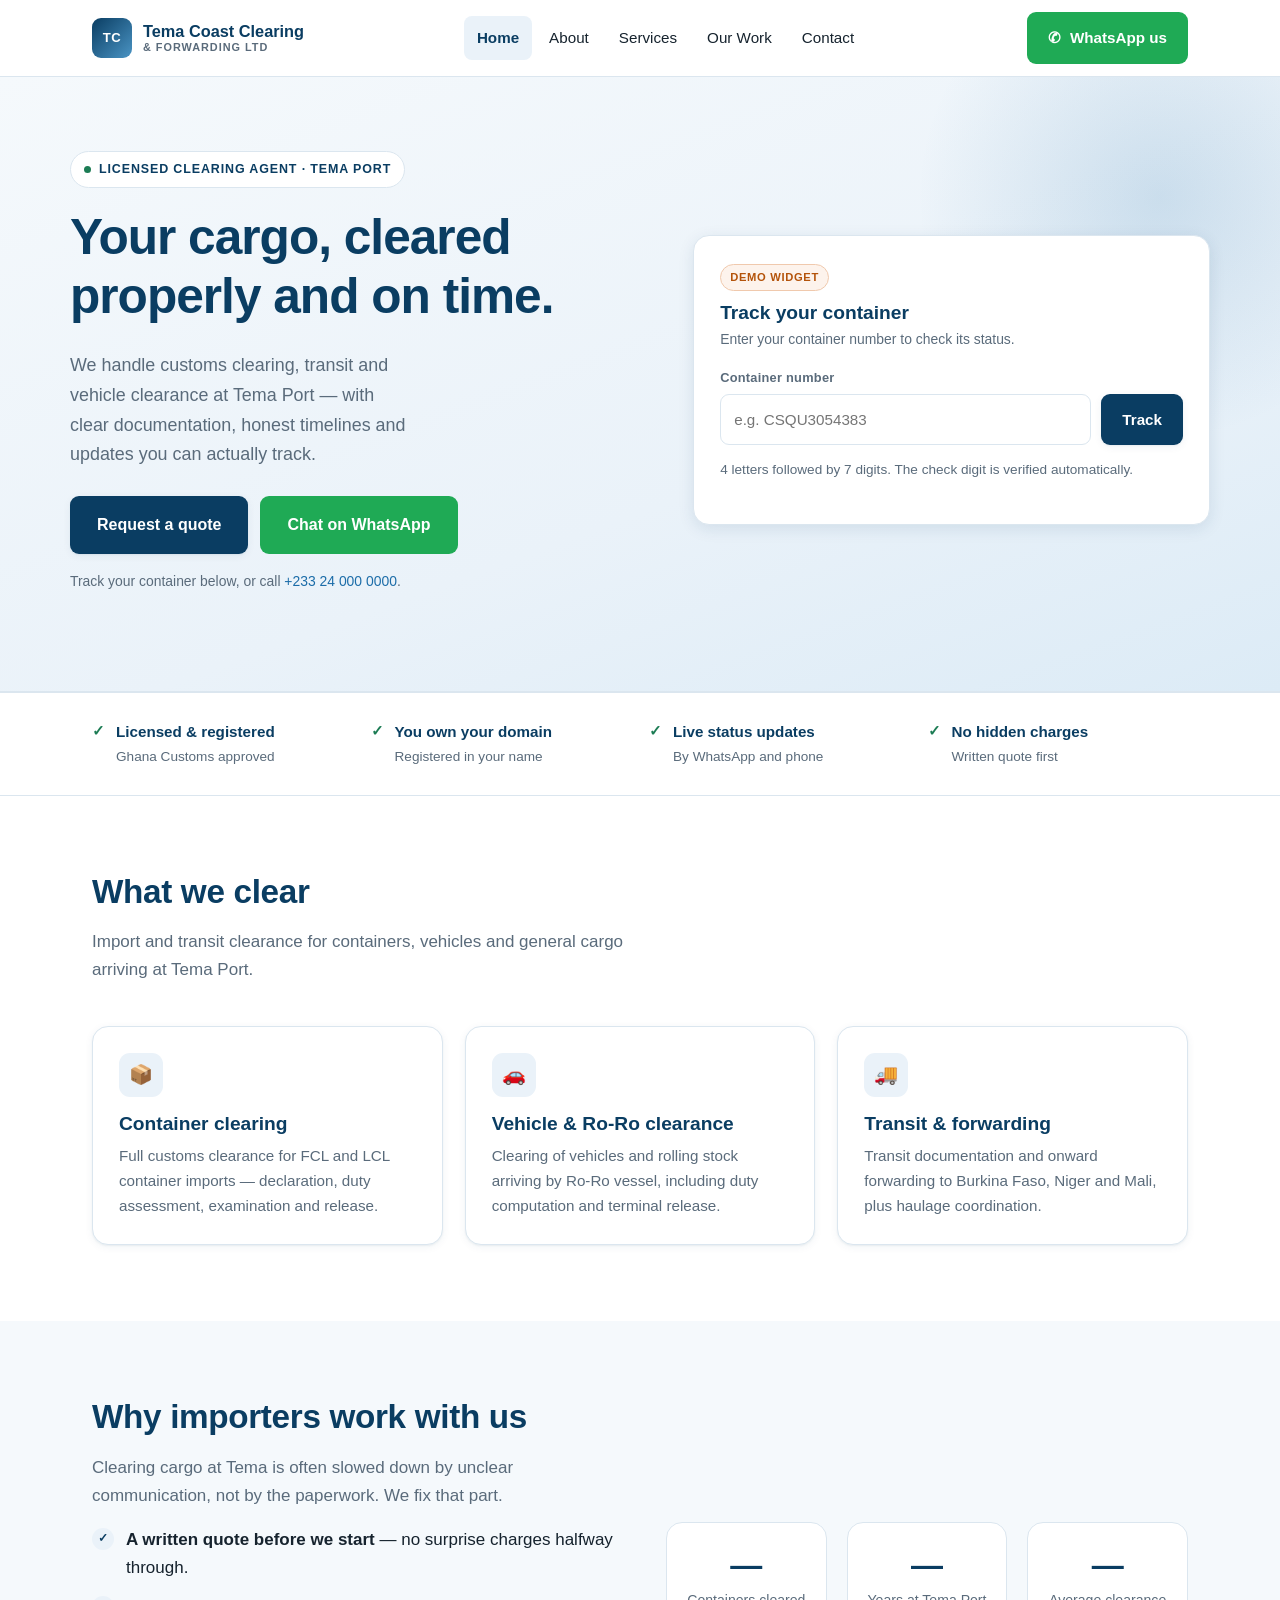
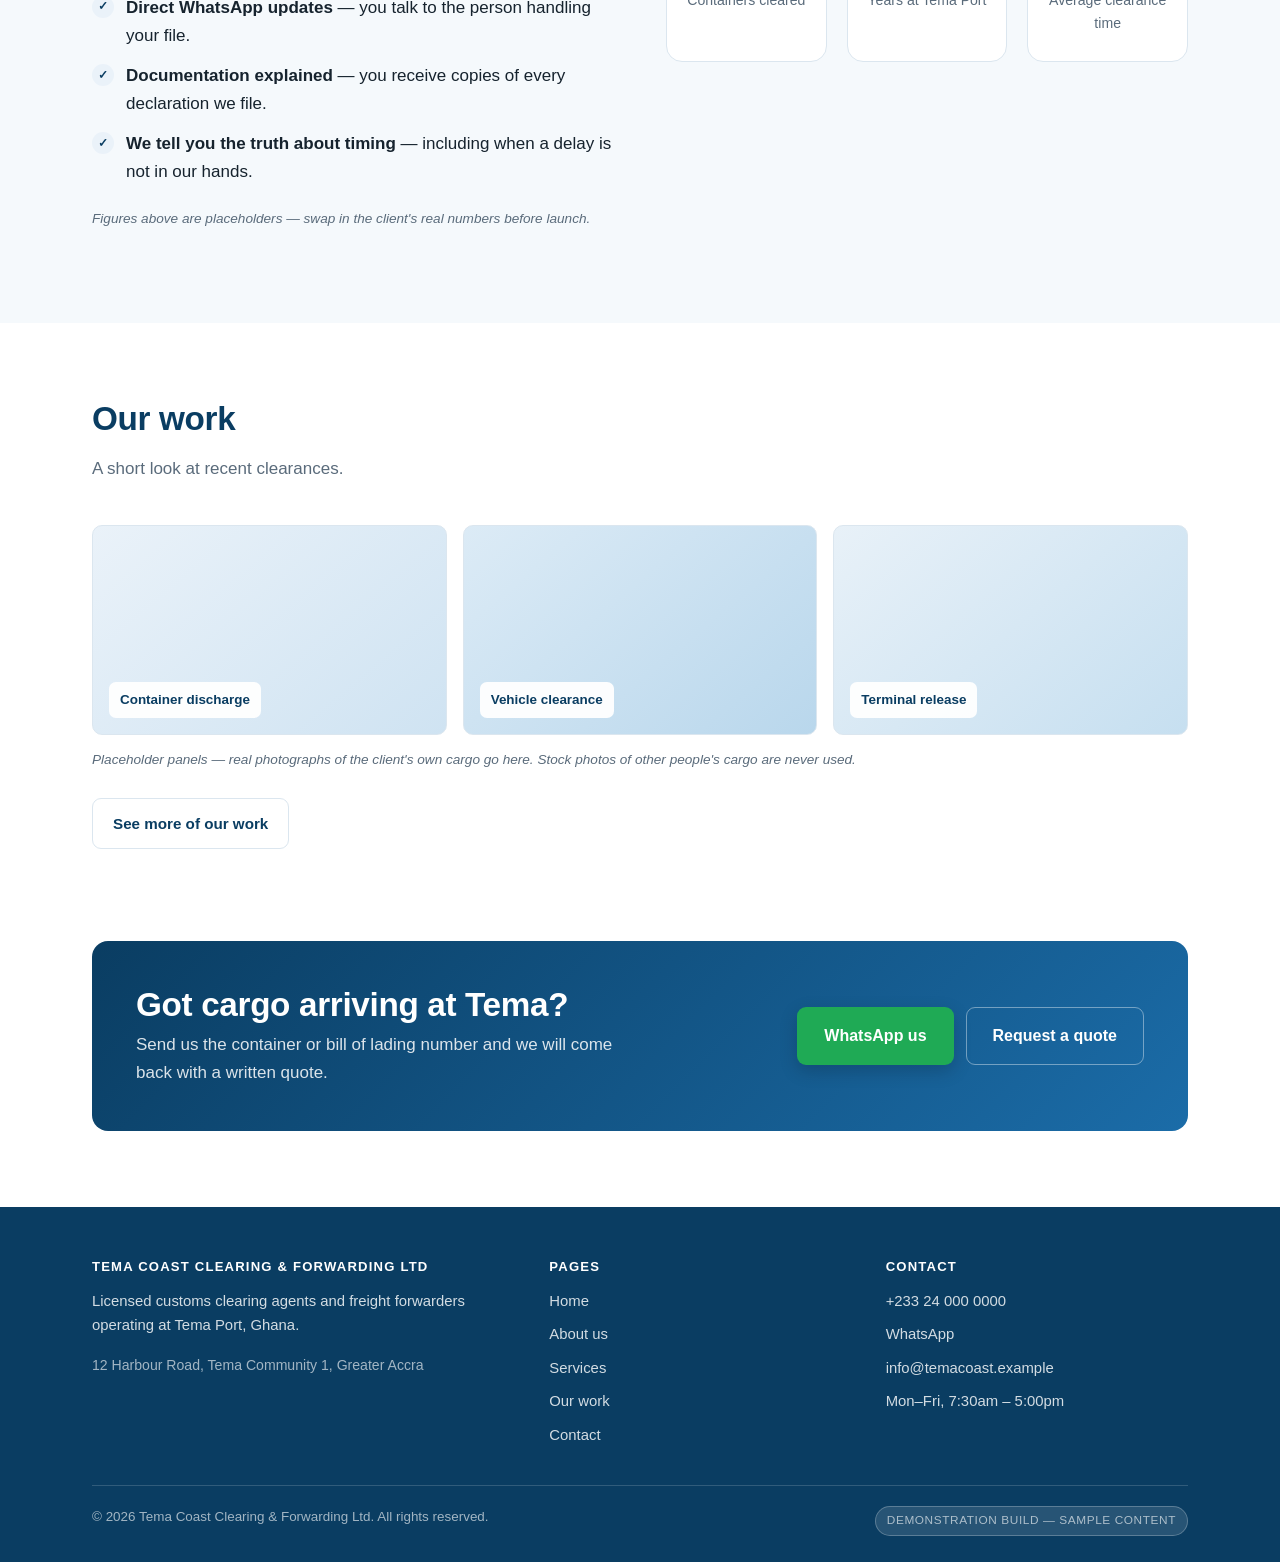
==== index.html @ 64b671be "Static demo site: Tema Coast Clearing & Forwarding" ====
<!DOCTYPE html>
<!--
  DEMO BUILD — sample content for presentation to prospective clients.
  Brand, phone number and photos are placeholders. See README.md.
-->
<html lang="en">
<head>
<meta charset="utf-8">
<meta name="viewport" content="width=device-width, initial-scale=1">
<meta name="robots" content="noindex, nofollow">
<title>Tema Coast Clearing &amp; Forwarding — Customs Clearing Agents at Tema Port</title>
<meta name="description" content="Licensed customs clearing agents and freight forwarders at Tema Port, Ghana. Container, vehicle and transit clearance with transparent document handling.">
<link rel="stylesheet" href="assets/css/style.css">
</head>
<body>

<a class="skip-link" href="#main">Skip to content</a>

<header class="site-header">
  <div class="wrap header-inner">
    <a class="brand" href="index.html">
      <span class="brand-mark" aria-hidden="true">TC</span>
      <span class="brand-text">
        <span class="brand-name">Tema Coast Clearing</span>
        <span class="brand-sub">&amp; Forwarding Ltd</span>
      </span>
    </a>

    <nav id="primary-nav" class="nav" aria-label="Main navigation">
      <a href="index.html" aria-current="page">Home</a>
      <a href="about.html">About</a>
      <a href="services.html">Services</a>
      <a href="gallery.html">Our Work</a>
      <a href="contact.html">Contact</a>
    </nav>

    <div class="header-cta">
      <a class="btn btn-wa" href="https://wa.me/233240000000">
        <span aria-hidden="true">✆</span> WhatsApp us
      </a>
      <button class="nav-toggle" type="button" aria-expanded="false" aria-controls="primary-nav" aria-label="Toggle navigation">☰</button>
    </div>
  </div>
</header>

<main id="main">

  <!-- ============ HERO ============ -->
  <section class="hero" style="padding:0">
    <div class="wrap hero-grid">
      <div>
        <span class="eyebrow"><span class="dot" aria-hidden="true"></span> Licensed clearing agent · Tema Port</span>
        <h1>Your cargo, cleared properly and on time.</h1>
        <p class="lede">
          We handle customs clearing, transit and vehicle clearance at Tema Port —
          with clear documentation, honest timelines and updates you can actually track.
        </p>
        <div class="hero-actions">
          <a class="btn btn-primary btn-lg" href="contact.html">Request a quote</a>
          <a class="btn btn-wa btn-lg" href="https://wa.me/233240000000">Chat on WhatsApp</a>
        </div>
        <p class="hero-note">Track your container below, or call <a href="tel:+233240000000">+233 24 000 0000</a>.</p>
      </div>

      <!-- Tracking widget -->
      <div class="track-card">
        <span class="badge-demo">Demo widget</span>
        <h3>Track your container</h3>
        <p class="hint">Enter your container number to check its status.</p>
        <form id="track-form" novalidate>
          <label for="container-number">Container number</label>
          <div class="field-row">
            <div class="field">
              <input type="text" id="container-number" name="container"
                     placeholder="e.g. CSQU3054383" autocomplete="off"
                     inputmode="text" aria-describedby="track-help">
            </div>
            <button class="btn btn-primary" type="submit">Track</button>
          </div>
          <p id="track-help" class="form-note">4 letters followed by 7 digits. The check digit is verified automatically.</p>
        </form>
        <div id="track-result" class="track-result" aria-live="polite"></div>
      </div>
    </div>
  </section>

  <!-- ============ TRUST STRIP ============ -->
  <div class="trust-strip">
    <div class="wrap">
      <ul>
        <li><span class="tick" aria-hidden="true">✓</span><span><strong>Licensed &amp; registered</strong><span class="sub">Ghana Customs approved</span></span></li>
        <li><span class="tick" aria-hidden="true">✓</span><span><strong>You own your domain</strong><span class="sub">Registered in your name</span></span></li>
        <li><span class="tick" aria-hidden="true">✓</span><span><strong>Live status updates</strong><span class="sub">By WhatsApp and phone</span></span></li>
        <li><span class="tick" aria-hidden="true">✓</span><span><strong>No hidden charges</strong><span class="sub">Written quote first</span></span></li>
      </ul>
    </div>
  </div>

  <!-- ============ SERVICES ============ -->
  <section>
    <div class="wrap">
      <div class="section-head">
        <h2>What we clear</h2>
        <p>Import and transit clearance for containers, vehicles and general cargo arriving at Tema Port.</p>
      </div>

      <div class="grid grid-3">
        <article class="card">
          <div class="icon" aria-hidden="true">📦</div>
          <h3>Container clearing</h3>
          <p>Full customs clearance for FCL and LCL container imports — declaration, duty assessment, examination and release.</p>
        </article>
        <article class="card">
          <div class="icon" aria-hidden="true">🚗</div>
          <h3>Vehicle &amp; Ro-Ro clearance</h3>
          <p>Clearing of vehicles and rolling stock arriving by Ro-Ro vessel, including duty computation and terminal release.</p>
        </article>
        <article class="card">
          <div class="icon" aria-hidden="true">🚚</div>
          <h3>Transit &amp; forwarding</h3>
          <p>Transit documentation and onward forwarding to Burkina Faso, Niger and Mali, plus haulage coordination.</p>
        </article>
      </div>
    </div>
  </section>

  <!-- ============ WHY US ============ -->
  <section class="section-tint">
    <div class="wrap">
      <div class="grid grid-2" style="align-items:center;gap:52px">
        <div>
          <h2>Why importers work with us</h2>
          <p style="color:var(--muted)">
            Clearing cargo at Tema is often slowed down by unclear communication, not by the paperwork.
            We fix that part.
          </p>
          <ul class="checklist">
            <li><span class="tick" aria-hidden="true">✓</span><span><strong>A written quote before we start</strong> — no surprise charges halfway through.</span></li>
            <li><span class="tick" aria-hidden="true">✓</span><span><strong>Direct WhatsApp updates</strong> — you talk to the person handling your file.</span></li>
            <li><span class="tick" aria-hidden="true">✓</span><span><strong>Documentation explained</strong> — you receive copies of every declaration we file.</span></li>
            <li><span class="tick" aria-hidden="true">✓</span><span><strong>We tell you the truth about timing</strong> — including when a delay is not in our hands.</span></li>
          </ul>
        </div>
        <div class="stats">
          <div class="stat"><div class="n">—</div><div class="l">Containers cleared</div></div>
          <div class="stat"><div class="n">—</div><div class="l">Years at Tema Port</div></div>
          <div class="stat"><div class="n">—</div><div class="l">Average clearance time</div></div>
        </div>
      </div>
      <p class="shot-note" style="margin-top:22px">Figures above are placeholders — swap in the client's real numbers before launch.</p>
    </div>
  </section>

  <!-- ============ GALLERY PREVIEW ============ -->
  <section>
    <div class="wrap">
      <div class="section-head">
        <h2>Our work</h2>
        <p>A short look at recent clearances.</p>
      </div>
      <div class="gallery">
        <div class="shot"><span class="label">Container discharge</span></div>
        <div class="shot"><span class="label">Vehicle clearance</span></div>
        <div class="shot"><span class="label">Terminal release</span></div>
      </div>
      <p class="shot-note">Placeholder panels — real photographs of the client's own cargo go here. Stock photos of other people's cargo are never used.</p>
      <p style="margin-top:26px"><a class="btn btn-ghost" href="gallery.html">See more of our work</a></p>
    </div>
  </section>

  <!-- ============ CTA ============ -->
  <section style="padding-top:0">
    <div class="wrap">
      <div class="cta-band">
        <div>
          <h2>Got cargo arriving at Tema?</h2>
          <p>Send us the container or bill of lading number and we will come back with a written quote.</p>
        </div>
        <div style="display:flex;gap:12px;flex-wrap:wrap">
          <a class="btn btn-wa btn-lg" href="https://wa.me/233240000000">WhatsApp us</a>
          <a class="btn btn-ghost btn-lg" href="contact.html">Request a quote</a>
        </div>
      </div>
    </div>
  </section>

</main>

<footer class="site-footer">
  <div class="wrap">
    <div class="footer-grid">
      <div>
        <h4>Tema Coast Clearing &amp; Forwarding Ltd</h4>
        <p style="font-size:.93rem">
          Licensed customs clearing agents and freight forwarders operating at Tema Port, Ghana.
        </p>
        <p style="font-size:.88rem;color:rgba(255,255,255,.62)">
          12 Harbour Road, Tema Community 1, Greater Accra
        </p>
      </div>
      <div>
        <h4>Pages</h4>
        <ul>
          <li><a href="index.html">Home</a></li>
          <li><a href="about.html">About us</a></li>
          <li><a href="services.html">Services</a></li>
          <li><a href="gallery.html">Our work</a></li>
          <li><a href="contact.html">Contact</a></li>
        </ul>
      </div>
      <div>
        <h4>Contact</h4>
        <ul>
          <li><a href="tel:+233240000000">+233 24 000 0000</a></li>
          <li><a href="https://wa.me/233240000000">WhatsApp</a></li>
          <li><a href="mailto:info@example.com">info@temacoast.example</a></li>
          <li>Mon–Fri, 7:30am – 5:00pm</li>
        </ul>
      </div>
    </div>
    <div class="footer-bottom">
      <span>&copy; <span data-year>2026</span> Tema Coast Clearing &amp; Forwarding Ltd. All rights reserved.</span>
      <span class="demo-flag">Demonstration build — sample content</span>
    </div>
  </div>
</footer>

<script src="assets/js/main.js"></script>
</body>
</html>
---- assets/css/style.css ----
/* ==========================================================================
   Tema Coast Clearing & Forwarding — demo build
   Design direction: Trust-focused / clean. Calm blue + white.
   No external dependencies — works fully offline.
   ========================================================================== */

:root {
  --navy: #0a3d62;
  --navy-deep: #072d49;
  --blue: #1b6ca8;
  --blue-soft: #4a94c4;
  --tint: #eaf2f9;
  --tint-2: #f5f9fc;
  --ink: #16232e;
  --muted: #5a6b7b;
  --line: #dbe6ef;
  --white: #ffffff;
  --ok: #1c7c54;
  --warn: #b4530a;

  --radius: 10px;
  --radius-lg: 16px;
  --shadow-sm: 0 1px 2px rgba(10, 61, 98, .06), 0 2px 8px rgba(10, 61, 98, .06);
  --shadow-md: 0 4px 16px rgba(10, 61, 98, .10);
  --wrap: 1140px;
  --font: "Inter", -apple-system, BlinkMacSystemFont, "Segoe UI", Roboto,
          "Helvetica Neue", Arial, sans-serif;
}

*, *::before, *::after { box-sizing: border-box; }

html { scroll-behavior: smooth; }

body {
  margin: 0;
  font-family: var(--font);
  font-size: 17px;
  line-height: 1.65;
  color: var(--ink);
  background: var(--white);
  -webkit-font-smoothing: antialiased;
}

img { max-width: 100%; display: block; }

a { color: var(--blue); text-decoration: none; }
a:hover { text-decoration: underline; }

h1, h2, h3, h4 { line-height: 1.2; margin: 0 0 .5em; color: var(--navy); }
h1 { font-size: clamp(2rem, 4.4vw, 3.1rem); letter-spacing: -.02em; }
h2 { font-size: clamp(1.5rem, 2.6vw, 2.1rem); letter-spacing: -.01em; }
h3 { font-size: 1.2rem; }
p  { margin: 0 0 1rem; }

.wrap { width: 100%; max-width: var(--wrap); margin: 0 auto; padding: 0 22px; }

.skip-link {
  position: absolute; left: -9999px;
  background: var(--navy); color: #fff; padding: 10px 16px; z-index: 100;
}
.skip-link:focus { left: 12px; top: 12px; }

/* ---------- Header ---------- */
.site-header {
  position: sticky; top: 0; z-index: 50;
  background: rgba(255, 255, 255, .96);
  backdrop-filter: saturate(180%) blur(8px);
  border-bottom: 1px solid var(--line);
}
.header-inner {
  display: flex; align-items: center; justify-content: space-between;
  gap: 18px; min-height: 76px;
}
.brand { display: flex; align-items: center; gap: 11px; font-weight: 700; color: var(--navy); }
.brand:hover { text-decoration: none; }
.brand-mark {
  width: 40px; height: 40px; border-radius: 9px; flex: 0 0 auto;
  background: linear-gradient(135deg, var(--navy), var(--blue-soft));
  color: #fff; display: grid; place-items: center;
  font-size: .82rem; font-weight: 800; letter-spacing: .04em;
}
.brand-text { display: flex; flex-direction: column; line-height: 1.15; }
.brand-name { font-size: 1.02rem; }
.brand-sub { font-size: .68rem; font-weight: 600; color: var(--muted); letter-spacing: .09em; text-transform: uppercase; }

.nav { display: flex; align-items: center; gap: 4px; }
.nav a {
  color: var(--ink); font-size: .95rem; font-weight: 500;
  padding: 9px 13px; border-radius: 8px;
}
.nav a:hover { background: var(--tint); text-decoration: none; color: var(--navy); }
.nav a[aria-current="page"] { color: var(--navy); font-weight: 650; background: var(--tint); }

.header-cta { display: flex; align-items: center; gap: 10px; }

.nav-toggle {
  display: none; border: 1px solid var(--line); background: #fff;
  border-radius: 8px; padding: 9px 12px; cursor: pointer; color: var(--navy);
  font-size: 1.05rem; line-height: 1;
}

/* ---------- Buttons ---------- */
.btn {
  display: inline-flex; align-items: center; justify-content: center; gap: 9px;
  padding: 12px 20px; border-radius: 9px; border: 1px solid transparent;
  font: inherit; font-weight: 650; font-size: .95rem; cursor: pointer;
  transition: transform .12s ease, box-shadow .12s ease, background .12s ease;
}
.btn:hover { text-decoration: none; transform: translateY(-1px); }
.btn:active { transform: translateY(0); }

.btn-primary { background: var(--navy); color: #fff; box-shadow: var(--shadow-sm); }
.btn-primary:hover { background: var(--navy-deep); color: #fff; box-shadow: var(--shadow-md); }

.btn-wa { background: #1faa55; color: #fff; }
.btn-wa:hover { background: #178c45; color: #fff; }

.btn-ghost { background: #fff; color: var(--navy); border-color: var(--line); }
.btn-ghost:hover { background: var(--tint); color: var(--navy); }

.btn-lg { padding: 15px 26px; font-size: 1rem; }
.btn-block { width: 100%; }

/* ---------- Hero ---------- */
.hero {
  position: relative; overflow: hidden;
  background: linear-gradient(160deg, var(--tint-2) 0%, var(--tint) 62%, #dcebf6 100%);
  border-bottom: 1px solid var(--line);
}
.hero::after {
  content: ""; position: absolute; right: -140px; top: -140px;
  width: 520px; height: 520px; border-radius: 50%;
  background: radial-gradient(circle, rgba(27, 108, 168, .16), transparent 66%);
  pointer-events: none;
}
.hero-grid {
  position: relative; z-index: 1;
  display: grid; grid-template-columns: 1.05fr .95fr;
  gap: 52px; align-items: center;
  padding: 74px 0 82px;
}
.eyebrow {
  display: inline-flex; align-items: center; gap: 8px;
  background: #fff; border: 1px solid var(--line); color: var(--navy);
  font-size: .78rem; font-weight: 700; letter-spacing: .07em;
  text-transform: uppercase; padding: 7px 13px; border-radius: 999px; margin-bottom: 20px;
}
.eyebrow .dot { width: 7px; height: 7px; border-radius: 50%; background: var(--ok); }
.hero p.lede { font-size: 1.12rem; color: var(--muted); max-width: 34ch; }
.hero-actions { display: flex; flex-wrap: wrap; gap: 12px; margin-top: 26px; }
.hero-note { margin-top: 16px; font-size: .87rem; color: var(--muted); }

/* tracking card */
.track-card {
  background: #fff; border: 1px solid var(--line);
  border-radius: var(--radius-lg); box-shadow: var(--shadow-md);
  padding: 26px;
}
.track-card h3 { margin-bottom: 4px; }
.track-card .hint { font-size: .87rem; color: var(--muted); margin-bottom: 16px; }
.field-row { display: flex; gap: 10px; }
.field { flex: 1 1 auto; min-width: 0; }
label { display: block; font-size: .8rem; font-weight: 650; color: var(--muted); margin-bottom: 6px; letter-spacing: .02em; }
input[type="text"], input[type="email"], input[type="tel"], select, textarea {
  width: 100%; padding: 12px 13px; border: 1px solid var(--line);
  border-radius: 9px; font: inherit; font-size: .95rem; color: var(--ink); background: #fff;
}
input:focus, select:focus, textarea:focus {
  outline: none; border-color: var(--blue-soft);
  box-shadow: 0 0 0 3px rgba(74, 148, 196, .18);
}
.track-result { margin-top: 16px; font-size: .92rem; }
.track-result .msg { padding: 12px 14px; border-radius: 9px; border: 1px solid var(--line); background: var(--tint-2); }
.track-result .msg.err { border-color: #f0c9ad; background: #fdf3ec; color: var(--warn); }
.track-result .msg.ok  { border-color: #c4e3d4; background: #f0f9f5; color: var(--ok); }
.track-result dl { margin: 12px 0 0; display: grid; grid-template-columns: auto 1fr; gap: 5px 14px; font-size: .9rem; }
.track-result dt { color: var(--muted); font-weight: 600; }
.track-result dd { margin: 0; font-weight: 600; }
.badge-demo {
  display: inline-block; font-size: .7rem; font-weight: 700; letter-spacing: .06em;
  text-transform: uppercase; color: var(--warn); background: #fdf3ec;
  border: 1px solid #f0c9ad; border-radius: 999px; padding: 3px 9px; margin-bottom: 10px;
}

/* ---------- Sections ---------- */
section { padding: 76px 0; }
.section-tint { background: var(--tint-2); }
.section-head { max-width: 62ch; margin-bottom: 42px; }
.section-head p { color: var(--muted); margin-bottom: 0; }
.section-head.center { margin-left: auto; margin-right: auto; text-align: center; }

.grid { display: grid; gap: 22px; }
.grid-2 { grid-template-columns: repeat(2, 1fr); }
.grid-3 { grid-template-columns: repeat(3, 1fr); }
.grid-4 { grid-template-columns: repeat(4, 1fr); }

.card {
  background: #fff; border: 1px solid var(--line); border-radius: var(--radius-lg);
  padding: 26px; box-shadow: var(--shadow-sm);
  transition: transform .15s ease, box-shadow .15s ease;
}
.card:hover { transform: translateY(-3px); box-shadow: var(--shadow-md); }
.card h3 { margin-bottom: 8px; }
.card p { color: var(--muted); margin-bottom: 0; font-size: .95rem; }
.card .icon {
  width: 44px; height: 44px; border-radius: 11px; background: var(--tint);
  color: var(--navy); display: grid; place-items: center; margin-bottom: 15px;
  font-size: 1.2rem;
}

/* trust strip */
.trust-strip { border-top: 1px solid var(--line); border-bottom: 1px solid var(--line); background: #fff; padding: 26px 0; }
.trust-strip ul {
  list-style: none; margin: 0; padding: 0;
  display: grid; grid-template-columns: repeat(4, 1fr); gap: 18px;
}
.trust-strip li { display: flex; gap: 11px; align-items: flex-start; font-size: .92rem; }
.trust-strip .tick { color: var(--ok); font-weight: 800; flex: 0 0 auto; }
.trust-strip strong { display: block; color: var(--navy); font-size: .95rem; }
.trust-strip span.sub { color: var(--muted); font-size: .85rem; }

/* checklist */
.checklist { list-style: none; padding: 0; margin: 0; display: grid; gap: 12px; }
.checklist li { display: flex; gap: 12px; align-items: flex-start; }
.checklist .tick {
  flex: 0 0 auto; width: 22px; height: 22px; border-radius: 50%;
  background: var(--tint); color: var(--navy); display: grid; place-items: center;
  font-size: .74rem; font-weight: 800; margin-top: 2px;
}

/* gallery */
.gallery { display: grid; grid-template-columns: repeat(3, 1fr); gap: 16px; }
.shot {
  position: relative; border-radius: var(--radius); overflow: hidden;
  min-height: 210px; border: 1px solid var(--line);
  background: linear-gradient(140deg, var(--tint), #cfe3f2);
  display: grid; place-items: end start; padding: 16px;
}
.shot:nth-child(2) { background: linear-gradient(140deg, #dcebf6, #b9d7ec); }
.shot:nth-child(3) { background: linear-gradient(140deg, #e8f1f8, #c6dff0); }
.shot:nth-child(4) { background: linear-gradient(140deg, #d3e6f4, #a9cbe4); }
.shot:nth-child(5) { background: linear-gradient(140deg, #eaf2f9, #cfe3f2); }
.shot:nth-child(6) { background: linear-gradient(140deg, #dfeef8, #b3d3ea); }
.shot .label {
  background: rgba(255, 255, 255, .94); border-radius: 7px;
  padding: 7px 11px; font-size: .84rem; font-weight: 650; color: var(--navy);
}
.shot-note {
  font-size: .85rem; color: var(--muted); margin-top: 14px; font-style: italic;
}

/* stats */
.stats { display: grid; grid-template-columns: repeat(3, 1fr); gap: 20px; text-align: center; }
.stat { background: #fff; border: 1px solid var(--line); border-radius: var(--radius-lg); padding: 26px 18px; }
.stat .n { font-size: 2rem; font-weight: 800; color: var(--navy); line-height: 1; }
.stat .l { font-size: .88rem; color: var(--muted); margin-top: 8px; }

/* CTA band */
.cta-band {
  background: linear-gradient(135deg, var(--navy), var(--blue));
  color: #fff; border-radius: var(--radius-lg); padding: 44px;
  display: flex; align-items: center; justify-content: space-between;
  gap: 26px; flex-wrap: wrap;
}
.cta-band h2 { color: #fff; margin-bottom: 6px; }
.cta-band p { color: rgba(255,255,255,.85); margin: 0; max-width: 52ch; }
.cta-band .btn-wa { box-shadow: 0 6px 18px rgba(0,0,0,.18); }
.cta-band .btn-ghost { background: transparent; color: #fff; border-color: rgba(255,255,255,.4); }
.cta-band .btn-ghost:hover { background: rgba(255,255,255,.12); color: #fff; }

/* forms */
form .form-grid { display: grid; grid-template-columns: 1fr 1fr; gap: 16px; }
form .full { grid-column: 1 / -1; }
.form-card { background: #fff; border: 1px solid var(--line); border-radius: var(--radius-lg); padding: 30px; box-shadow: var(--shadow-sm); }
.form-note { font-size: .85rem; color: var(--muted); margin-top: 14px; }

/* contact blocks */
.contact-list { list-style: none; padding: 0; margin: 0; display: grid; gap: 16px; }
.contact-list li { display: flex; gap: 13px; align-items: flex-start; }
.contact-list .icon {
  flex: 0 0 auto; width: 40px; height: 40px; border-radius: 10px;
  background: var(--tint); color: var(--navy); display: grid; place-items: center;
}
.contact-list strong { display: block; color: var(--navy); font-size: .95rem; }
.contact-list span { color: var(--muted); font-size: .93rem; }

/* footer */
.site-footer { background: var(--navy); color: rgba(255,255,255,.82); padding: 52px 0 26px; }
.site-footer h4 { color: #fff; font-size: .82rem; letter-spacing: .09em; text-transform: uppercase; margin-bottom: 14px; }
.site-footer a { color: rgba(255,255,255,.82); }
.site-footer a:hover { color: #fff; }
.footer-grid { display: grid; grid-template-columns: 1.4fr 1fr 1fr; gap: 34px; }
.footer-grid ul { list-style: none; padding: 0; margin: 0; display: grid; gap: 9px; font-size: .93rem; }
.footer-bottom {
  margin-top: 38px; padding-top: 20px; border-top: 1px solid rgba(255,255,255,.16);
  display: flex; justify-content: space-between; gap: 14px; flex-wrap: wrap;
  font-size: .84rem; color: rgba(255,255,255,.62);
}
.demo-flag {
  background: rgba(255,255,255,.12); border: 1px solid rgba(255,255,255,.24);
  border-radius: 999px; padding: 4px 11px; font-size: .74rem; letter-spacing: .05em; text-transform: uppercase;
}

/* page header for inner pages */
.page-head {
  background: linear-gradient(160deg, var(--tint-2), var(--tint));
  border-bottom: 1px solid var(--line); padding: 56px 0;
}
.page-head p { color: var(--muted); max-width: 60ch; margin-bottom: 0; }
.breadcrumb { font-size: .84rem; color: var(--muted); margin-bottom: 12px; }

/* accessibility */
.visually-hidden {
  position: absolute !important; width: 1px; height: 1px; overflow: hidden;
  clip: rect(0 0 0 0); white-space: nowrap;
}

/* ---------- Responsive ---------- */
@media (max-width: 980px) {
  .hero-grid { grid-template-columns: 1fr; gap: 38px; padding: 54px 0 62px; }
  .hero p.lede { max-width: none; }
  .grid-4 { grid-template-columns: repeat(2, 1fr); }
  .grid-3 { grid-template-columns: repeat(2, 1fr); }
  .trust-strip ul { grid-template-columns: repeat(2, 1fr); }
  .footer-grid { grid-template-columns: 1fr 1fr; }
  .gallery { grid-template-columns: repeat(2, 1fr); }
}

@media (max-width: 780px) {
  .nav-toggle { display: inline-block; }
  .nav {
    position: absolute; left: 0; right: 0; top: 100%;
    background: #fff; border-bottom: 1px solid var(--line);
    flex-direction: column; align-items: stretch; gap: 0;
    padding: 8px 22px 14px; box-shadow: var(--shadow-md);
    display: none;
  }
  .nav.open { display: flex; }
  .nav a { padding: 13px 8px; border-bottom: 1px solid var(--tint); border-radius: 0; }
  .header-cta .btn { display: none; }
  .header-cta .btn.btn-wa { display: inline-flex; padding: 10px 14px; font-size: .88rem; }
  .stats { grid-template-columns: 1fr; }
  .cta-band { padding: 32px 24px; }
  .field-row { flex-direction: column; }
}

@media (max-width: 560px) {
  body { font-size: 16px; }
  .grid-2, .grid-3, .grid-4 { grid-template-columns: 1fr; }
  .gallery { grid-template-columns: 1fr; }
  .trust-strip ul { grid-template-columns: 1fr; }
  .footer-grid { grid-template-columns: 1fr; }
  section { padding: 56px 0; }
  form .form-grid { grid-template-columns: 1fr; }
  .brand-sub { display: none; }
}

@media print {
  .site-header, .site-footer, .hero-actions, .cta-band { display: none; }
}
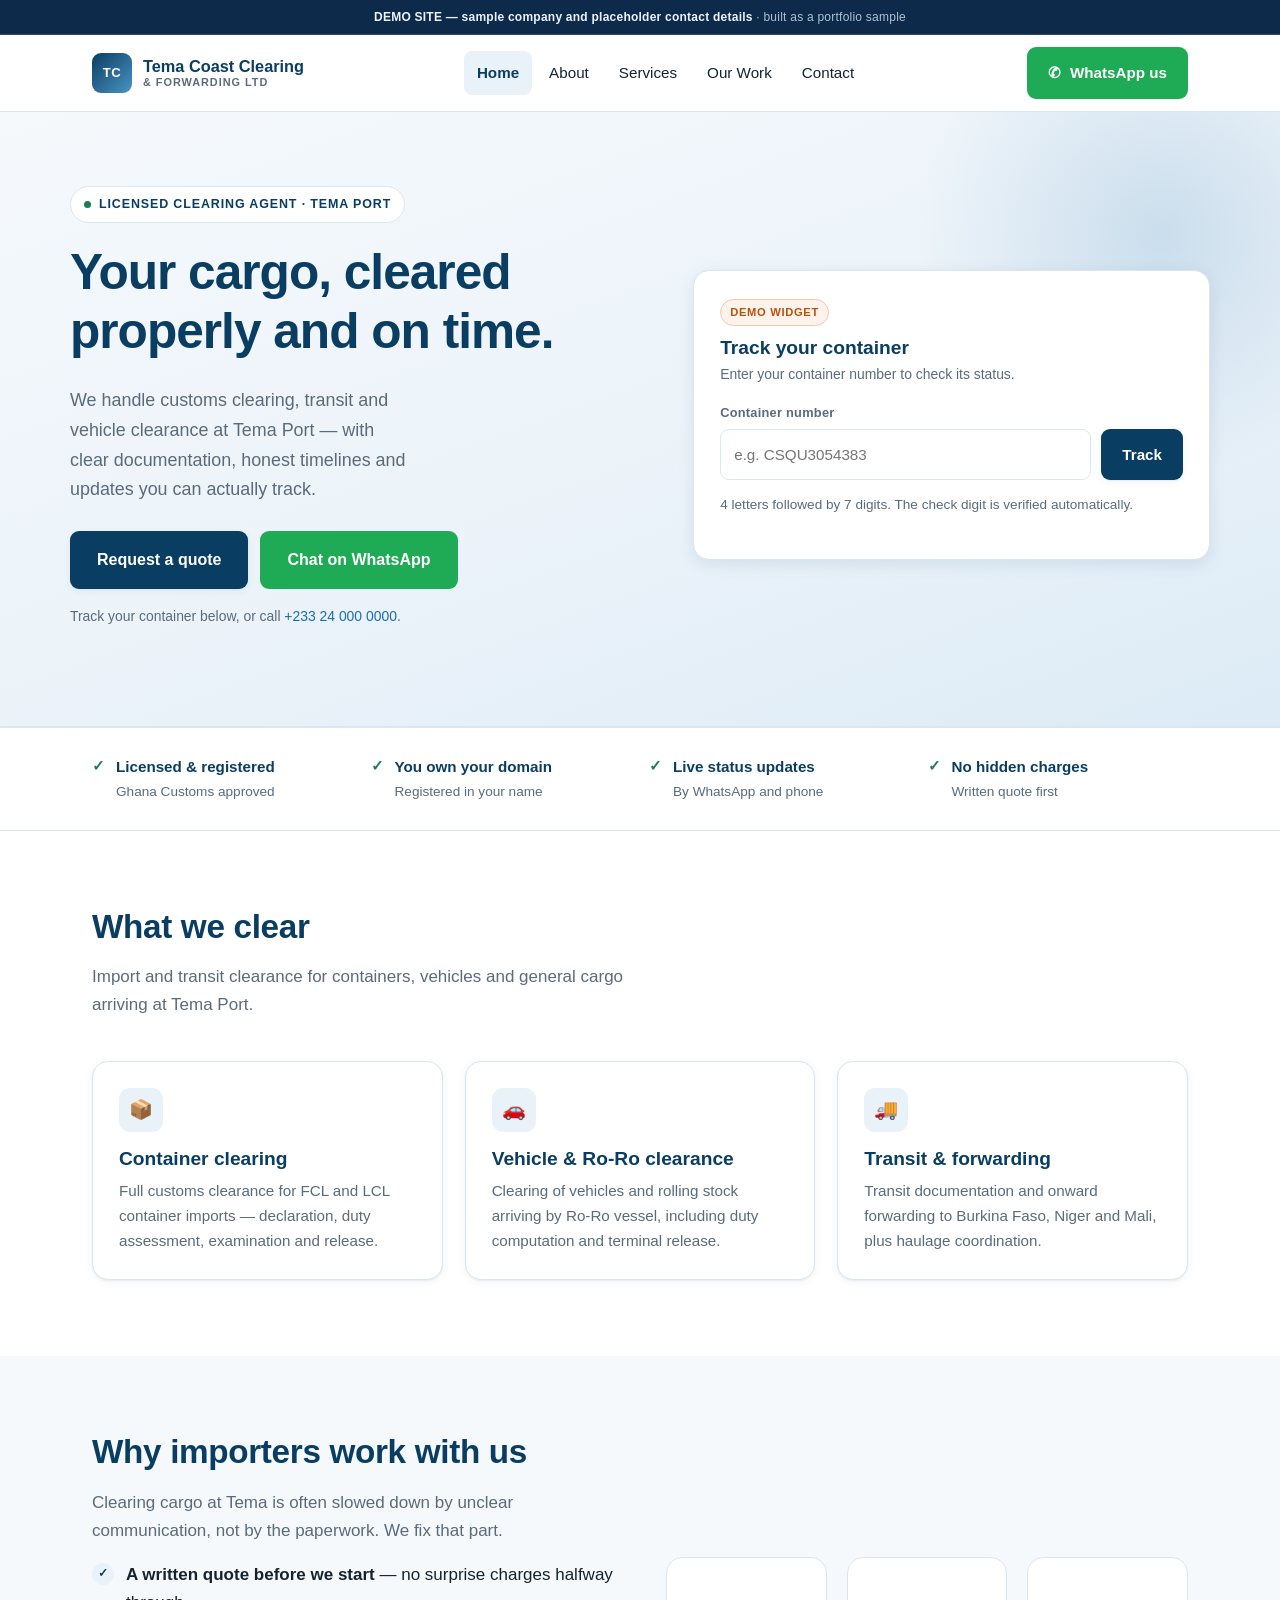
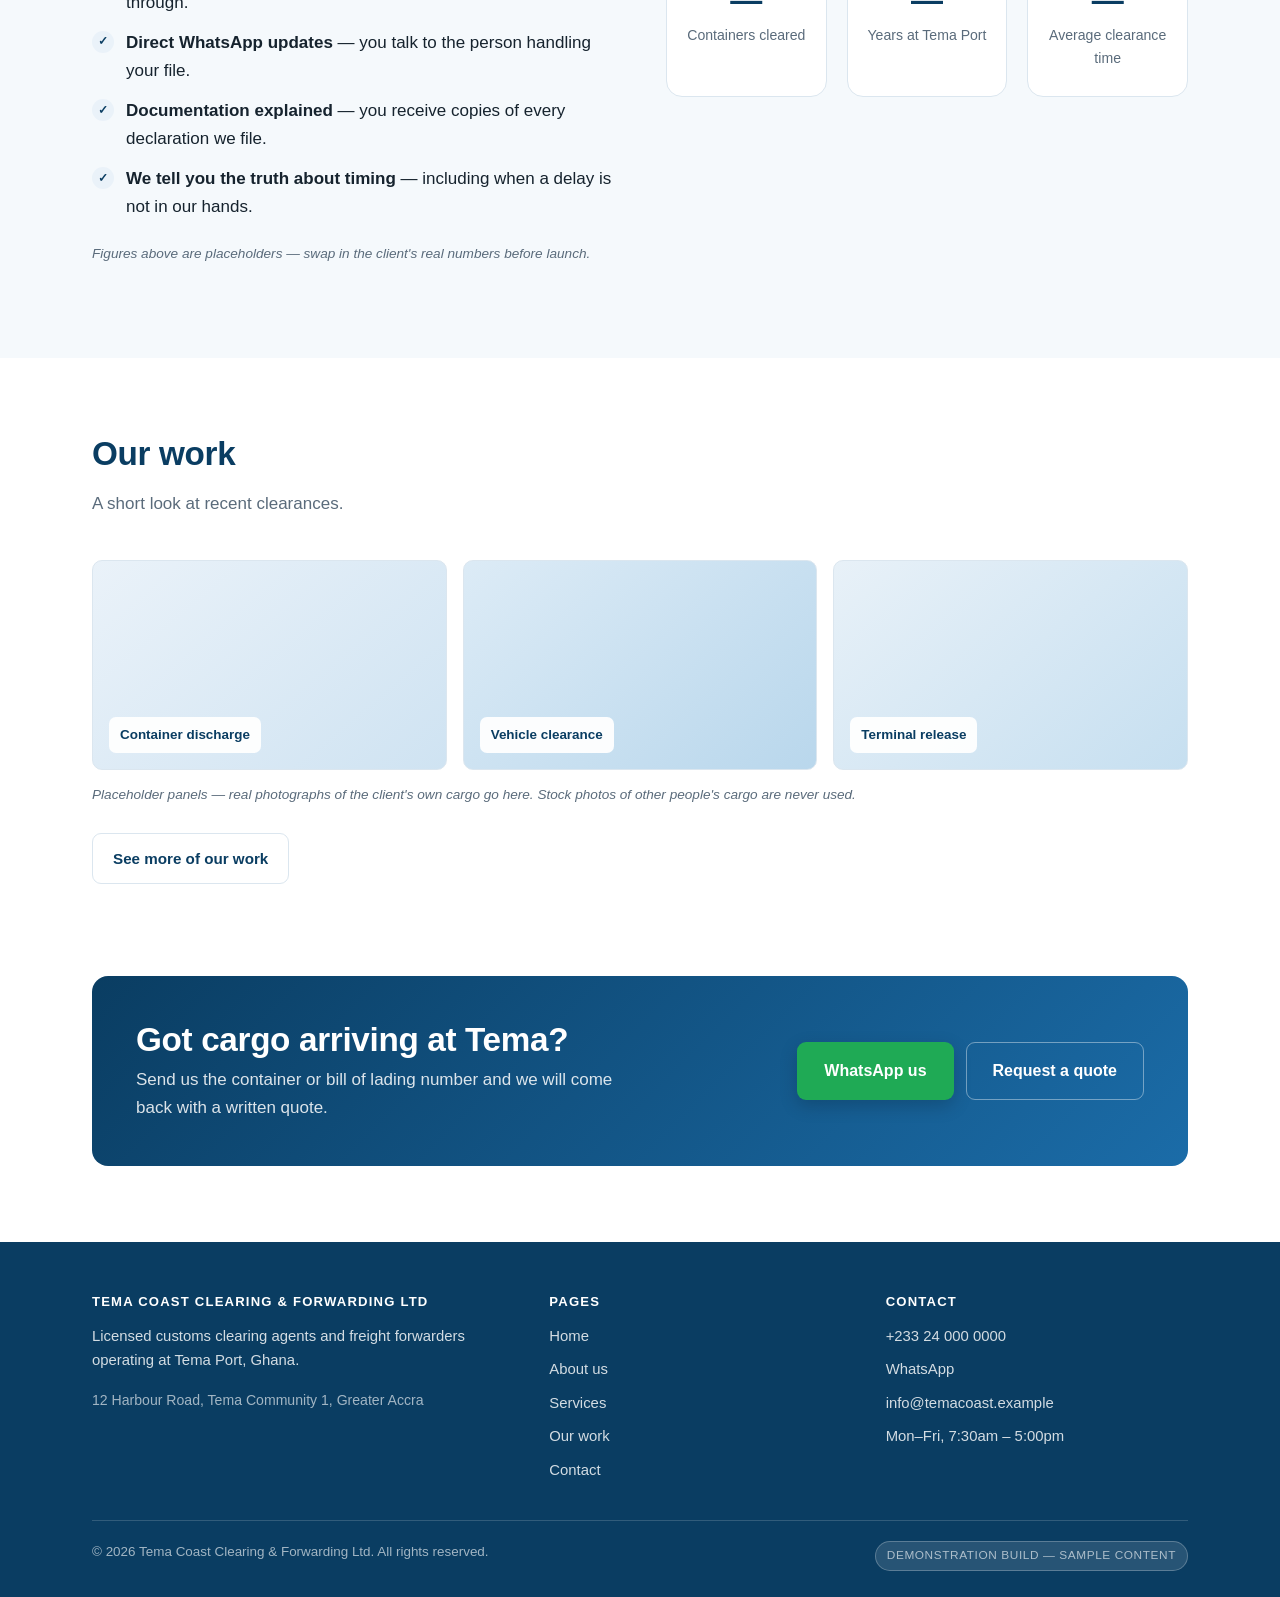
==== commit 5738f60a: "Add demo banner clarifying sample content and placeholder contacts" ====
--- a/index.html
+++ b/index.html
@@ -13,6 +13,8 @@
 <link rel="stylesheet" href="assets/css/style.css">
 </head>
 <body>
+<div class="demo-banner">DEMO SITE — sample company and placeholder contact details <span>· built as a portfolio sample</span></div>
+
 
 <a class="skip-link" href="#main">Skip to content</a>
 
--- a/assets/css/style.css
+++ b/assets/css/style.css
@@ -358,3 +358,7 @@
 @media print {
   .site-header, .site-footer, .hero-actions, .cta-band { display: none; }
 }
+
+/* demo banner — this build is a portfolio sample, not a real company */
+.demo-banner{background:#0d2a4a;color:#eaf2fb;text-align:center;font:600 12px/1.5 -apple-system,"Segoe UI",sans-serif;letter-spacing:.02em;padding:8px 14px;border-bottom:1px solid rgba(255,255,255,.15)}
+.demo-banner span{opacity:.75;font-weight:500}
